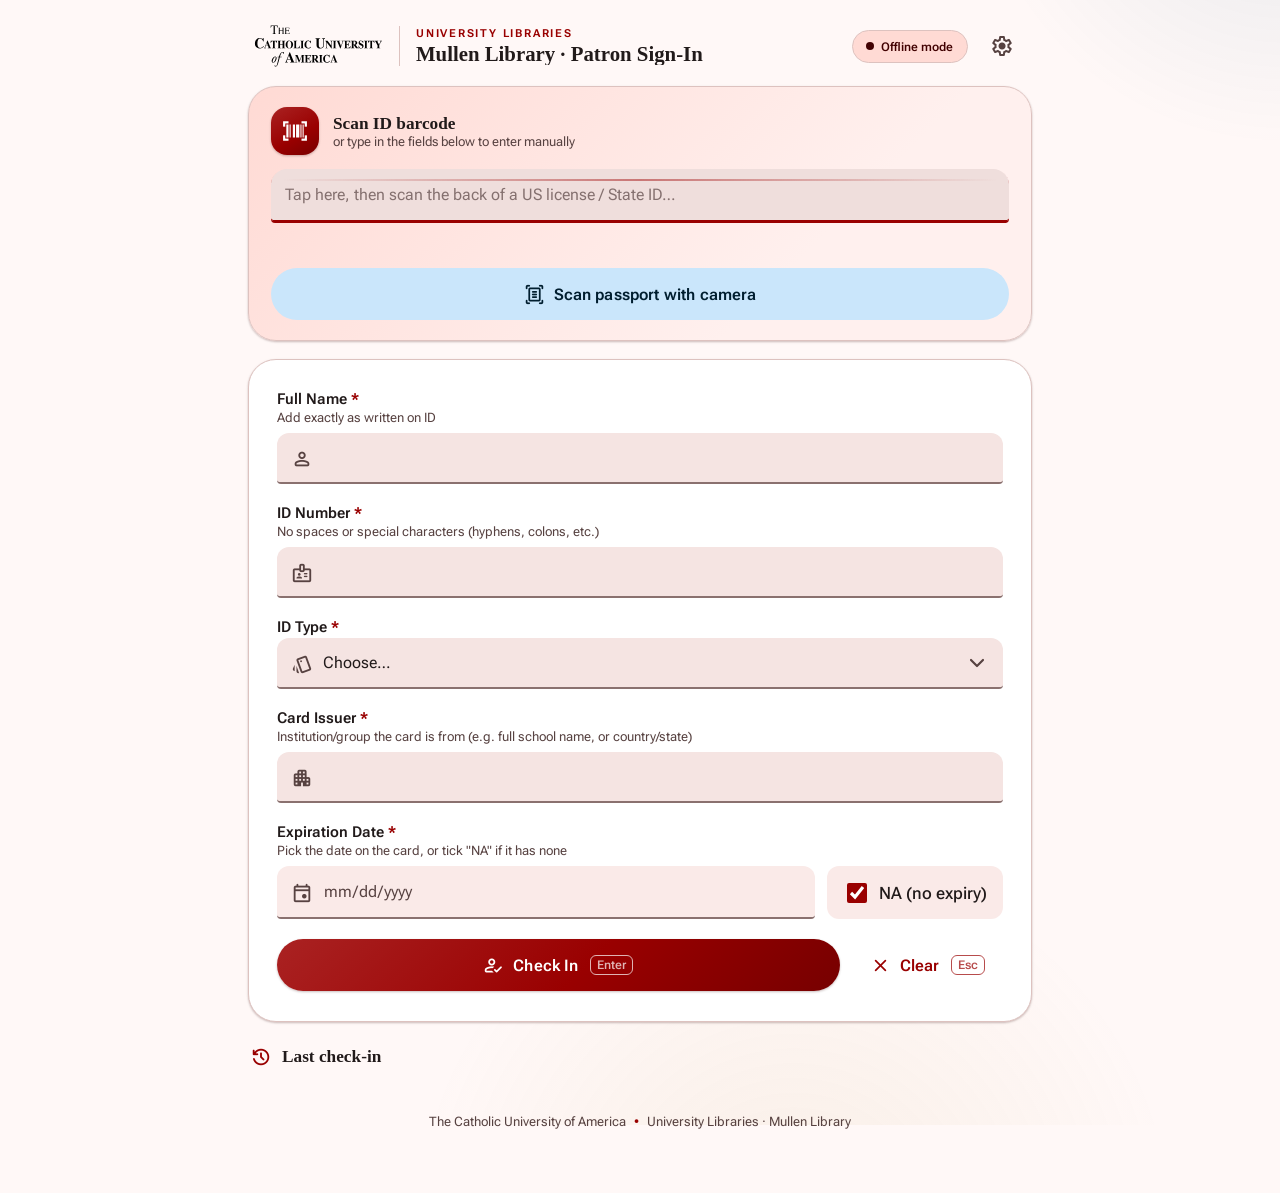
==== index.html @ ae75c0af "Initial commit: Mullen Library patron check-in app Material 3 (Material You) web app for the Catholi" ====
<!DOCTYPE html>
<html lang="en">
<head>
  <meta charset="UTF-8" />
  <meta name="viewport" content="width=device-width, initial-scale=1.0, viewport-fit=cover" />
  <meta name="theme-color" content="#990000" />
  <meta name="color-scheme" content="light" />
  <meta name="mobile-web-app-capable" content="yes" />
  <meta name="apple-mobile-web-app-capable" content="yes" />
  <meta name="apple-mobile-web-app-status-bar-style" content="default" />
  <meta name="apple-mobile-web-app-title" content="Patron Sign-In" />
  <title>Mullen Library · Patron Sign-In</title>

  <link rel="manifest" href="manifest.webmanifest" />
  <link rel="apple-touch-icon" href="assets/app-icon.svg" />
  <link rel="icon" type="image/svg+xml" href="assets/app-icon.svg" />

  <link rel="preconnect" href="https://fonts.googleapis.com" />
  <link rel="preconnect" href="https://fonts.gstatic.com" crossorigin />
  <link rel="stylesheet"
        href="https://fonts.googleapis.com/css2?family=Roboto:wght@400;500;700&family=Roboto+Flex:opsz,wght@8..144,400..800&family=Material+Symbols+Rounded:opsz,wght,FILL,GRAD@20..48,100..700,0..1,-50..200&display=swap" />
  <link rel="stylesheet" href="styles.css" />
</head>
<body>
  <div class="page">
    <header class="appbar">
      <div class="appbar__lead">
        <img class="appbar__logo" src="assets/cua-wordmark.svg"
             alt="The Catholic University of America" />
        <span class="appbar__rule" aria-hidden="true"></span>
        <div class="appbar__titles">
          <span class="appbar__eyebrow">University Libraries</span>
          <h1 class="appbar__title">Mullen Library · Patron Sign-In</h1>
        </div>
      </div>
      <div class="appbar__actions">
        <span id="modeBadge" class="badge badge--mock">Offline mode</span>
        <button id="settingsBtn" class="iconbtn m3-ripple" title="Settings" type="button">
          <span class="msym" aria-hidden="true">settings</span>
        </button>
      </div>
    </header>

    <main class="app">
      <section class="scanbox reveal" style="--d:0">
        <div class="scanbox__head">
          <span class="scanbox__icon msym" aria-hidden="true">barcode_scanner</span>
          <div class="scanbox__copy">
            <label for="scanInput" class="scanbox__title">Scan ID barcode</label>
            <span class="scanbox__sub">or type in the fields below to enter manually</span>
          </div>
        </div>
        <div class="scanbox__field">
          <textarea id="scanInput" rows="1" autofocus
            placeholder="Tap here, then scan the back of a US license / State ID…"></textarea>
          <span class="scanbox__line" aria-hidden="true"></span>
        </div>
        <p id="scanMsg" class="scanmsg" role="status" aria-live="polite"></p>
        <button type="button" id="scanPassportBtn" class="btn btn--tonal m3-ripple camera-launch">
          <span class="msym" aria-hidden="true">document_scanner</span>
          Scan passport with camera
        </button>
      </section>

      <form id="checkinForm" class="card reveal" style="--d:1" autocomplete="off">
        <div class="field">
          <label for="fullName">Full Name <span class="req">*</span></label>
          <div class="hint">Add exactly as written on ID</div>
          <div class="control">
            <span class="control__icon msym" aria-hidden="true">person</span>
            <input id="fullName" name="fullName" type="text" required autofocus />
          </div>
          <ul id="suggestions" class="suggestions" hidden></ul>
        </div>

        <div class="field">
          <label for="idNumber">ID Number <span class="req">*</span></label>
          <div class="hint">No spaces or special characters (hyphens, colons, etc.)</div>
          <div class="control">
            <span class="control__icon msym" aria-hidden="true">badge</span>
            <input id="idNumber" name="idNumber" type="text" required
                   inputmode="text" autocapitalize="characters" />
          </div>
        </div>

        <div class="field">
          <label for="idType">ID Type <span class="req">*</span></label>
          <div class="control control--select">
            <span class="control__icon msym" aria-hidden="true">style</span>
            <select id="idType" name="idType" required></select>
          </div>
        </div>

        <div class="field" id="subField" hidden>
          <label for="subSelect"><span id="subLabel">Details</span></label>
          <div class="hint">Picking this fills Card Issuer below</div>
          <div class="control control--select">
            <span class="control__icon msym" aria-hidden="true">account_balance</span>
            <select id="subSelect" name="subSelect" disabled></select>
          </div>
        </div>

        <div class="field">
          <label for="cardIssuer">Card Issuer <span class="req">*</span></label>
          <div class="hint">Institution/group the card is from (e.g. full school name, or country/state)</div>
          <div class="control">
            <span class="control__icon msym" aria-hidden="true">apartment</span>
            <input id="cardIssuer" name="cardIssuer" type="text" required />
          </div>
        </div>

        <div class="field">
          <label for="expDate">Expiration Date <span class="req">*</span></label>
          <div class="hint">Pick the date on the card, or tick "NA" if it has none</div>
          <div class="expiry">
            <div class="control control--date">
              <span class="control__icon msym" aria-hidden="true">event</span>
              <input id="expDate" type="date" />
            </div>
            <label class="expiry__na m3-ripple">
              <input id="expNA" type="checkbox" /> NA (no expiry)
            </label>
          </div>
          <input id="expiration" name="expiration" type="hidden" />
        </div>

        <div class="actions">
          <button type="submit" class="btn btn--filled m3-ripple" id="submitBtn">
            <span class="msym" aria-hidden="true">how_to_reg</span>
            Check In <span class="kbd">Enter</span>
          </button>
          <button type="button" class="btn btn--text m3-ripple" id="resetBtn">
            <span class="msym" aria-hidden="true">close</span>
            Clear <span class="kbd">Esc</span>
          </button>
        </div>
      </form>

      <section class="recent reveal" style="--d:2">
        <div class="recent__head">
          <span class="recent__icon msym" aria-hidden="true">history</span>
          <h2>Last check-in <span id="recentCount" class="muted"></span></h2>
        </div>
        <ul id="recentList" class="recentlist"></ul>
      </section>
    </main>

    <footer class="pagefoot">
      <span>The Catholic University of America</span>
      <span class="dot">•</span>
      <span>University Libraries · Mullen Library</span>
    </footer>
  </div>

  <dialog id="settingsDialog" class="dialog">
    <form method="dialog" class="dialog__form">
      <div class="dialog__head">
        <span class="dialog__icon msym" aria-hidden="true">tune</span>
        <h2>Settings</h2>
      </div>
      <label for="endpointUrl">Google Apps Script Web App URL</label>
      <div class="control">
        <span class="control__icon msym" aria-hidden="true">link</span>
        <input id="endpointUrl" type="url" placeholder="https://script.google.com/macros/s/.../exec" />
      </div>
      <p class="muted small">Leave blank to stay in offline mode (rows are kept in this browser only).</p>
      <div class="dialog__actions">
        <button value="cancel" class="btn btn--text m3-ripple">Cancel</button>
        <button value="save" class="btn btn--filled m3-ripple" id="saveSettings">
          <span class="msym" aria-hidden="true">save</span> Save
        </button>
      </div>
    </form>
  </dialog>

  <dialog id="cameraDialog" class="dialog camera">
    <div class="camera__head">
      <div class="dialog__head">
        <span class="dialog__icon msym" aria-hidden="true">photo_camera</span>
        <h2>Scan passport</h2>
      </div>
      <button id="camClose" class="iconbtn m3-ripple" title="Close" type="button">
        <span class="msym" aria-hidden="true">close</span>
      </button>
    </div>
    <div class="camera__wrap">
      <video id="camVideo" playsinline muted></video>
      <div class="camera__guide"><span>Line up the two rows of code inside this box</span></div>
    </div>
    <p id="camStatus" class="camera__status" role="status" aria-live="polite">Starting camera…</p>
    <div class="camera__actions">
      <button id="camCapture" class="btn btn--filled m3-ripple" type="button">
        <span class="msym" aria-hidden="true">center_focus_strong</span> Capture now
      </button>
    </div>
    <canvas id="camCanvas" hidden></canvas>
  </dialog>

  <div id="toastHost" class="toast-host" role="status" aria-live="polite" aria-atomic="false"></div>

  <script src="config.js"></script>
  <script src="passport.js"></script>
  <script src="aamva.js"></script>
  <script src="app.js"></script>
</body>
</html>
---- styles.css ----
/* ============================================================
   Mullen Library · Patron Sign-In
   Material 3 (Material You) UI, seeded with the official
   Catholic University of America palette.
   Cardinal Red #990000 = primary · Blue #005e8c · Gold #c4a35a
   ============================================================ */
:root {
  /* ---- CUA brand anchors ---- */
  --cardinal: #990000;
  --cardinal-dark: #770000;
  --cardinal-light: #aa2222;
  --blue: #005e8c;
  --blue-light: #00b6f1;
  --gold: #c4a35a;

  /* ---- Material 3 color roles (light) seeded from cardinal ---- */
  --primary: #990000;
  --on-primary: #ffffff;
  --primary-container: #ffdad4;
  --on-primary-container: #410001;
  --secondary: #005e8c;
  --on-secondary: #ffffff;
  --secondary-container: #cae6fb;
  --on-secondary-container: #001e2f;
  --tertiary: #6e5a2a;
  --on-tertiary: #ffffff;
  --tertiary-container: #f6e3b6;
  --on-tertiary-container: #251a00;

  --surface: #fff8f7;
  --surface-container-lowest: #ffffff;
  --surface-container-low: #fff0ee;
  --surface-container: #faeae8;
  --surface-container-high: #f5e4e2;
  --surface-container-highest: #efdeDC;
  --surface-dim: #e7d6d4;

  --on-surface: #211a1a;
  --on-surface-variant: #574241;
  --outline: #8a716f;
  --outline-variant: #ddc2bf;

  --inverse-surface: #372f2e;
  --on-inverse-surface: #fdede9;
  --inverse-primary: #ffb3aa;

  --error: #ba1a1a;
  --on-error: #ffffff;
  --error-container: #ffdad6;
  --ok: #1a7f37;
  --ok-bright: #6fdb8d;
  --scrim: rgba(28, 12, 12, 0.45);

  /* ---- shape ---- */
  --r-xs: 8px;
  --r-sm: 12px;
  --r-md: 16px;
  --r-lg: 20px;
  --r-xl: 28px;
  --r-full: 999px;

  /* ---- elevation (warm-tinted) ---- */
  --elev-1: 0 1px 2px rgba(60, 14, 14, 0.18), 0 1px 3px rgba(60, 14, 14, 0.10);
  --elev-2: 0 1px 2px rgba(60, 14, 14, 0.16), 0 3px 8px rgba(60, 14, 14, 0.12);
  --elev-3: 0 4px 8px rgba(60, 14, 14, 0.14), 0 12px 28px rgba(60, 14, 14, 0.16);

  /* ---- motion ---- */
  --ease-emphasized: cubic-bezier(0.2, 0, 0, 1);
  --ease-spring: cubic-bezier(0.2, 0.9, 0.3, 1.2);

  --sans: "Roboto Flex", "Roboto", "Segoe UI", system-ui, -apple-system, sans-serif;
  --serif: Georgia, "Times New Roman", serif;   /* CUA brand identity */
}

* { box-sizing: border-box; }

html { -webkit-text-size-adjust: 100%; }

body {
  margin: 0;
  font-family: var(--sans);
  font-size: 16px;
  color: var(--on-surface);
  background: var(--surface);
  -webkit-font-smoothing: antialiased;
  overflow-x: hidden;
}

/* Living "aurora" backdrop — soft cardinal + blue light, slowly drifting. */
body::before {
  content: "";
  position: fixed;
  inset: -25vh -10vw;
  z-index: -1;
  background:
    radial-gradient(42vw 42vw at 18% -8%, rgba(153, 0, 0, 0.14), transparent 60%),
    radial-gradient(40vw 40vw at 92% 4%, rgba(0, 94, 140, 0.10), transparent 62%),
    radial-gradient(50vw 50vw at 60% 108%, rgba(196, 163, 90, 0.10), transparent 60%);
  filter: saturate(1.05);
  animation: aurora 22s ease-in-out infinite alternate;
  pointer-events: none;
}

.page { max-width: 820px; margin: 0 auto; padding: 0 18px 64px; }

/* ---- Material Symbols (Android icon set) ---- */
.msym {
  font-family: "Material Symbols Rounded";
  font-weight: normal;
  font-style: normal;
  line-height: 1;
  letter-spacing: normal;
  text-transform: none;
  display: inline-block;
  white-space: nowrap;
  direction: ltr;
  font-feature-settings: "liga";
  -webkit-font-feature-settings: "liga";
  -webkit-font-smoothing: antialiased;
  font-variation-settings: "FILL" 0, "wght" 400, "GRAD" 0, "opsz" 24;
  user-select: none;
}
.msym--fill { font-variation-settings: "FILL" 1, "wght" 500, "GRAD" 0, "opsz" 24; }

/* ============================================================
   Top app bar
   ============================================================ */
.appbar {
  display: flex;
  align-items: center;
  justify-content: space-between;
  gap: 16px;
  padding: 22px 6px 16px;
  animation: drop-in 0.6s var(--ease-emphasized) both;
}
.appbar__lead { display: flex; align-items: center; gap: 16px; min-width: 0; }
.appbar__logo {
  height: 42px;
  width: auto;
  flex: none;
  transition: transform 0.4s var(--ease-emphasized);
}
.appbar__logo:active { transform: scale(0.96); }
.appbar__rule { width: 1px; height: 40px; background: var(--outline-variant); flex: none; }
.appbar__titles { display: flex; flex-direction: column; min-width: 0; }
.appbar__eyebrow {
  font-size: 0.7rem;
  letter-spacing: 0.16em;
  text-transform: uppercase;
  color: var(--primary);
  font-weight: 700;
}
.appbar__title {
  font-family: var(--serif);
  font-weight: 600;
  font-size: 1.24rem;
  margin: 2px 0 0;
  line-height: 1.15;
  color: var(--on-surface);
  white-space: nowrap;
  overflow: hidden;
  text-overflow: ellipsis;
}
.appbar__actions { display: flex; align-items: center; gap: 10px; flex: none; }

/* Status chip (assist-chip style) — JS sets text + .badge--mock/.badge--live */
.badge {
  position: relative;
  font-size: 0.78rem;
  padding: 8px 14px 8px 28px;
  border-radius: var(--r-full);
  font-weight: 600;
  white-space: nowrap;
  border: 1px solid transparent;
}
.badge::before {
  content: "";
  position: absolute;
  left: 13px; top: 50%;
  width: 8px; height: 8px;
  margin-top: -4px;
  border-radius: 50%;
  background: currentColor;
}
.badge--mock { background: var(--primary-container); color: var(--on-primary-container); border-color: var(--outline-variant); }
.badge--live { background: var(--secondary-container); color: var(--on-secondary-container); }
.badge--live::before { background: var(--ok); animation: pulse-dot 1.8s ease-in-out infinite; }

/* M3 standard icon button (48dp target, circular state layer) */
.iconbtn {
  position: relative;
  border: none;
  background: transparent;
  color: var(--on-surface-variant);
  border-radius: 50%;
  width: 48px; height: 48px;
  display: grid;
  place-items: center;
  cursor: pointer;
  overflow: hidden;
  transition: background 0.18s var(--ease-emphasized), color 0.18s;
}
.iconbtn .msym { font-size: 24px; }
.iconbtn::after {
  content: "";
  position: absolute; inset: 0;
  background: var(--on-surface);
  opacity: 0;
  transition: opacity 0.18s;
}
.iconbtn:hover::after { opacity: 0.08; }
.iconbtn:active { color: var(--primary); }

/* ---- Reveal-on-load ---- */
.reveal { animation: fade-up 0.6s var(--ease-emphasized) both; animation-delay: calc(var(--d, 0) * 90ms + 120ms); }

/* ============================================================
   Cards & sections
   ============================================================ */
.app { display: flex; flex-direction: column; gap: 18px; }

.card {
  background: var(--surface-container-lowest);
  border: 1px solid var(--outline-variant);
  border-radius: var(--r-xl);
  padding: 26px 24px;
  box-shadow: var(--elev-1);
}

/* ---- Scan box (tonal, futuristic) ---- */
.scanbox {
  position: relative;
  background:
    linear-gradient(135deg, var(--primary-container), var(--surface-container-low) 70%);
  border: 1px solid var(--outline-variant);
  border-radius: var(--r-xl);
  padding: 20px 22px;
  overflow: hidden;
  box-shadow: var(--elev-1);
}
.scanbox__head { display: flex; align-items: center; gap: 14px; margin-bottom: 14px; }
.scanbox__icon {
  flex: none;
  width: 48px; height: 48px;
  border-radius: var(--r-md);
  display: grid;
  place-items: center;
  font-size: 26px;
  color: var(--on-primary);
  background: linear-gradient(150deg, var(--cardinal-light), var(--cardinal) 60%, var(--cardinal-dark));
  box-shadow: var(--elev-1);
}
.scanbox__copy { display: flex; flex-direction: column; min-width: 0; }
.scanbox__title { font-family: var(--serif); font-weight: 700; font-size: 1.08rem; color: var(--on-surface); }
.scanbox__sub { font-size: 0.84rem; color: var(--on-surface-variant); }

.scanbox__field { position: relative; }
.scanbox textarea {
  width: 100%;
  resize: none;
  min-height: 52px;
}
/* sweeping scan line for liveliness */
.scanbox__line {
  position: absolute;
  left: 12px; right: 12px;
  top: 10px;
  height: 2px;
  border-radius: 2px;
  background: linear-gradient(90deg, transparent, var(--cardinal-light), transparent);
  opacity: 0.55;
  animation: scanline 3.2s ease-in-out infinite;
  pointer-events: none;
}
.scanmsg { margin: 10px 4px 0; min-height: 1.2em; font-size: 0.88rem; font-weight: 500; }
.scanmsg.ok { color: var(--ok); }
.scanmsg.err { color: var(--error); }
.scanmsg.info { color: var(--blue); }

/* ============================================================
   Form fields — M3 filled text fields with leading icons
   ============================================================ */
.field { position: relative; margin-bottom: 20px; }
.field > label { display: block; font-weight: 600; font-size: 0.95rem; margin-bottom: 2px; color: var(--on-surface); }
.req { color: var(--primary); }
.hint { font-size: 0.8rem; color: var(--on-surface-variant); margin-bottom: 8px; }

.control { position: relative; display: flex; align-items: center; }
.control__icon {
  position: absolute;
  left: 14px;
  font-size: 22px;
  color: var(--on-surface-variant);
  pointer-events: none;
  transition: color 0.18s;
  z-index: 1;
}
.control:focus-within .control__icon { color: var(--primary); }

input, select, textarea {
  width: 100%;
  font-family: inherit;
  font-size: 1rem;
  color: var(--on-surface);
  background-color: var(--surface-container-high);
  border: none;
  border-bottom: 2px solid var(--outline);
  border-radius: var(--r-sm) var(--r-sm) 4px 4px;
  padding: 15px 14px;
  transition: background-color 0.18s var(--ease-emphasized), border-color 0.18s, box-shadow 0.18s;
}
.control input, .control select { padding-left: 46px; }
input::placeholder, textarea::placeholder { color: var(--on-surface-variant); opacity: 0.7; }

input:hover, select:hover, textarea:hover { background-color: var(--surface-container-highest); }
input:focus, select:focus, textarea:focus {
  outline: none;
  background-color: var(--surface-container-highest);
  border-bottom-color: var(--primary);
  box-shadow: inset 0 -1px 0 0 var(--primary);
}

textarea {
  border-radius: var(--r-md) var(--r-md) 4px 4px;
  line-height: 1.4;
}

/* custom Material chevron for selects */
select {
  appearance: none;
  -webkit-appearance: none;
  cursor: pointer;
  background-image: url("data:image/svg+xml,%3Csvg xmlns='http://www.w3.org/2000/svg' width='24' height='24' viewBox='0 0 24 24' fill='none' stroke='%23574241' stroke-width='2.2' stroke-linecap='round' stroke-linejoin='round'%3E%3Cpath d='M6 9l6 6 6-6'/%3E%3C/svg%3E");
  background-repeat: no-repeat;
  background-position: right 14px center;
  padding-right: 44px;
}
select:disabled {
  color: var(--on-surface-variant);
  background-color: var(--surface-container);
  cursor: not-allowed;
  opacity: 0.7;
}

/* expiration row */
.expiry { display: flex; align-items: stretch; gap: 12px; }
.control--date { flex: 1 1 auto; }
.expiry__na {
  position: relative;
  display: inline-flex;
  align-items: center;
  gap: 9px;
  margin: 0;
  padding: 0 16px;
  font-weight: 500;
  white-space: nowrap;
  color: var(--on-surface);
  cursor: pointer;
  border-radius: var(--r-sm);
  background: var(--surface-container);
  overflow: hidden;
  transition: background 0.18s;
}
.expiry__na:hover { background: var(--surface-container-high); }
.expiry__na input[type="checkbox"] {
  width: 20px; height: 20px;
  flex: 0 0 auto;
  padding: 0;
  accent-color: var(--primary);
  cursor: pointer;
}
.control--date input:disabled,
.expiry input[type="date"]:disabled {
  background-color: var(--surface-container);
  color: var(--on-surface-variant);
  cursor: not-allowed;
}
input[type="date"] { color-scheme: light; }
input[type="date"]::-webkit-calendar-picker-indicator { cursor: pointer; opacity: 0.7; }

/* conditional sub-dropdown slides in */
#subField:not([hidden]) { animation: fade-up 0.34s var(--ease-emphasized) both; }

/* flash fields populated by a scan (tertiary/gold highlight) */
@keyframes flashfill {
  0% { background-color: var(--tertiary-container); box-shadow: inset 0 -2px 0 0 var(--tertiary); }
  100% { background-color: var(--surface-container-high); box-shadow: inset 0 -1px 0 0 transparent; }
}
.filled { animation: flashfill 1.3s var(--ease-emphasized); }

/* ============================================================
   Autocomplete menu (M3 menu surface)
   ============================================================ */
.suggestions {
  position: absolute;
  z-index: 5;
  left: 0; right: 0;
  margin: 6px 0 0;
  padding: 8px;
  list-style: none;
  background: var(--surface-container-low);
  border: 1px solid var(--outline-variant);
  border-radius: var(--r-md);
  box-shadow: var(--elev-3);
  max-height: 280px;
  overflow: auto;
  animation: fade-up 0.18s var(--ease-emphasized) both;
}
.suggestions li {
  padding: 11px 13px;
  border-radius: var(--r-sm);
  cursor: pointer;
  font-size: 0.94rem;
  transition: background 0.12s;
}
.suggestions li.active, .suggestions li:hover { background: var(--primary-container); }
.suggestions .s-sub { color: var(--on-surface-variant); font-size: 0.8rem; }

/* ============================================================
   Buttons — M3 filled / tonal / text (pill shape, ripple)
   ============================================================ */
.actions { display: flex; gap: 12px; margin-top: 10px; flex-wrap: wrap; }
.btn {
  position: relative;
  display: inline-flex;
  align-items: center;
  justify-content: center;
  gap: 9px;
  min-height: 52px;
  padding: 0 26px;
  border: none;
  border-radius: var(--r-full);
  font-family: inherit;
  font-size: 1rem;
  font-weight: 600;
  letter-spacing: 0.01em;
  cursor: pointer;
  overflow: hidden;
  background: var(--surface-container-high);
  color: var(--on-surface);
  transition: box-shadow 0.2s var(--ease-emphasized), background 0.2s, transform 0.12s;
}
.btn .msym { font-size: 21px; }
.btn::after {
  content: "";
  position: absolute; inset: 0;
  background: currentColor;
  opacity: 0;
  transition: opacity 0.18s;
}
.btn:hover::after { opacity: 0.07; }
.btn:active { transform: scale(0.975); }

.btn--filled {
  background: linear-gradient(135deg, var(--cardinal-light), var(--cardinal) 55%, var(--cardinal-dark));
  color: var(--on-primary);
  box-shadow: var(--elev-1);
  flex: 1 1 auto;
}
.btn--filled:hover { box-shadow: var(--elev-2); }

.btn--tonal { background: var(--secondary-container); color: var(--on-secondary-container); }
.btn--tonal:hover { box-shadow: var(--elev-1); }

.btn--text { background: transparent; color: var(--primary); padding: 0 18px; }

.btn:disabled { opacity: 0.55; cursor: default; transform: none; box-shadow: none; }

.camera-launch { width: 100%; margin-top: 14px; }

.kbd {
  font-size: 0.72rem;
  font-weight: 600;
  border: 1px solid currentColor;
  border-radius: 6px;
  padding: 2px 6px;
  margin-left: 2px;
  opacity: 0.7;
}

/* Material ripple (added by app.js on .m3-ripple) */
.m3-ripple { position: relative; overflow: hidden; }
.ripple {
  position: absolute;
  border-radius: 50%;
  background: currentColor;
  opacity: 0.22;
  transform: scale(0);
  animation: ripple-go 0.55s var(--ease-emphasized) forwards;
  pointer-events: none;
}

/* ============================================================
   Recent list
   ============================================================ */
.recent__head { display: flex; align-items: center; gap: 10px; margin: 6px 2px 12px; }
.recent__icon { font-size: 22px; color: var(--primary); }
.recent h2 { font-family: var(--serif); font-size: 1.08rem; margin: 0; font-weight: 600; }
.muted { color: var(--on-surface-variant); font-weight: 400; }
.small { font-size: 0.8rem; }
.recentlist { list-style: none; padding: 0; margin: 0; }
.recentlist li {
  display: flex;
  justify-content: space-between;
  gap: 12px;
  padding: 15px 18px;
  background: var(--surface-container-low);
  border: 1px solid var(--outline-variant);
  border-radius: var(--r-md);
  margin-bottom: 10px;
  font-size: 0.94rem;
  border-left: 4px solid var(--primary);
  animation: slide-in 0.34s var(--ease-emphasized) both;
}
.recentlist .r-meta { color: var(--on-surface-variant); font-size: 0.82rem; }
.recentlist .recent-empty {
  border-left-color: transparent;
  border-style: dashed;
  background: transparent;
  color: var(--on-surface-variant);
  font-size: 0.86rem;
  font-style: italic;
  justify-content: flex-start;
  animation: none;
}

/* ============================================================
   Footer
   ============================================================ */
.pagefoot {
  display: flex;
  align-items: center;
  justify-content: center;
  gap: 8px;
  margin-top: 34px;
  font-size: 0.8rem;
  color: var(--on-surface-variant);
}
.pagefoot .dot { color: var(--primary); }

/* ============================================================
   Dialogs (M3 — 28px corners, tonal surface)
   ============================================================ */
.dialog {
  border: none;
  border-radius: var(--r-xl);
  padding: 0;
  max-width: 460px;
  width: 92%;
  background: var(--surface-container-high);
  color: var(--on-surface);
  box-shadow: var(--elev-3);
}
.dialog[open] { animation: dialog-in 0.3s var(--ease-emphasized); }
.dialog::backdrop { background: var(--scrim); backdrop-filter: blur(3px); }
.dialog__form { padding: 26px; }
.dialog__head { display: flex; align-items: center; gap: 12px; margin-bottom: 18px; }
.dialog__icon {
  font-size: 26px;
  color: var(--primary);
  width: 44px; height: 44px;
  display: grid; place-items: center;
  border-radius: 50%;
  background: var(--primary-container);
}
.dialog__form h2, .camera__head h2 { margin: 0; font-family: var(--serif); font-size: 1.22rem; font-weight: 600; }
.dialog__form label { display: block; font-weight: 600; margin-bottom: 8px; }
.dialog__actions { display: flex; justify-content: flex-end; gap: 8px; margin-top: 22px; }
.dialog__actions .btn--filled { flex: 0 0 auto; }

/* ============================================================
   Camera
   ============================================================ */
.camera { max-width: 580px; }
.camera__head { display: flex; align-items: center; justify-content: space-between; padding: 20px 22px 10px; }
.camera__wrap {
  position: relative;
  background: #000;
  margin: 0 22px;
  border-radius: var(--r-md);
  overflow: hidden;
  aspect-ratio: 4 / 3;
}
.camera__wrap video { width: 100%; height: 100%; object-fit: cover; display: block; }
.camera__guide {
  position: absolute;
  left: 4%; right: 4%;
  bottom: 6%;
  height: 42%;
  border: 3px solid var(--gold);
  border-radius: var(--r-xs);
  box-shadow: 0 0 0 2000px rgba(0, 0, 0, 0.32);
  display: flex;
  align-items: center;
  justify-content: center;
  animation: guide-glow 2s ease-in-out infinite;
}
.camera__guide span {
  color: #fff;
  font-size: 0.8rem;
  background: rgba(0, 0, 0, 0.55);
  padding: 4px 10px;
  border-radius: 6px;
}
.camera__status { padding: 0 22px; margin: 16px 0 0; min-height: 1.2em; font-size: 0.9rem; color: var(--on-surface-variant); }
.camera__actions { display: flex; justify-content: flex-end; gap: 8px; padding: 16px 22px 22px; }

/* ============================================================
   Toasts — M3 snackbar style (dark inverse surface)
   ============================================================ */
.toast-host {
  position: fixed;
  z-index: 60;
  left: 50%;
  bottom: max(24px, env(safe-area-inset-bottom, 0px));
  transform: translateX(-50%);
  display: flex;
  flex-direction: column;
  align-items: stretch;
  gap: 12px;
  width: min(94vw, 460px);
  pointer-events: none;
}
.toast {
  pointer-events: auto;
  position: relative;
  display: flex;
  align-items: center;
  gap: 14px;
  padding: 15px 14px 15px 18px;
  border-radius: var(--r-md);
  background: var(--inverse-surface);
  color: var(--on-inverse-surface);
  box-shadow: var(--elev-3);
  overflow: hidden;
  transform-origin: bottom center;
  animation: toast-in 0.46s var(--ease-spring) both;
}
.toast--out { animation: toast-out 0.3s var(--ease-emphasized) forwards; }

.toast__icon { flex: none; font-size: 26px; }
.toast--ok .toast__icon,
.toast--return .toast__icon { color: var(--ok-bright); }
.toast--err .toast__icon { color: var(--inverse-primary); }
.toast--info .toast__icon { color: #8fd0ff; }

.toast__body { min-width: 0; flex: 1 1 auto; }
.toast__title { font-weight: 700; font-size: 0.94rem; line-height: 1.2; color: #fff; }
.toast__text { font-size: 0.86rem; color: rgba(255, 255, 255, 0.78); line-height: 1.3; margin-top: 1px; word-break: break-word; }

.toast__close {
  flex: none;
  border: none;
  background: transparent;
  color: rgba(255, 255, 255, 0.7);
  cursor: pointer;
  width: 34px; height: 34px;
  display: grid; place-items: center;
  border-radius: 50%;
  transition: background 0.15s, color 0.15s;
}
.toast__close .msym { font-size: 20px; }
.toast__close:hover { background: rgba(255, 255, 255, 0.12); color: #fff; }

.toast__bar {
  position: absolute;
  left: 0; bottom: 0;
  height: 3px;
  width: 100%;
  transform-origin: left center;
  animation: toast-bar var(--dur, 4200ms) linear forwards;
}
.toast--ok .toast__bar, .toast--return .toast__bar { background: var(--ok-bright); }
.toast--err .toast__bar { background: var(--inverse-primary); }
.toast--info .toast__bar { background: #8fd0ff; }

/* ============================================================
   Keyframes
   ============================================================ */
@keyframes aurora {
  0% { transform: translate3d(0, 0, 0) scale(1); }
  100% { transform: translate3d(-2%, 2%, 0) scale(1.08); }
}
@keyframes fade-up { from { opacity: 0; transform: translateY(16px); } to { opacity: 1; transform: translateY(0); } }
@keyframes drop-in { from { opacity: 0; transform: translateY(-12px); } to { opacity: 1; transform: translateY(0); } }
@keyframes slide-in { from { opacity: 0; transform: translateX(-10px); } to { opacity: 1; transform: translateX(0); } }
@keyframes dialog-in { from { opacity: 0; transform: translateY(16px) scale(0.96); } to { opacity: 1; transform: translateY(0) scale(1); } }
@keyframes pulse-dot { 0%, 100% { box-shadow: 0 0 0 0 rgba(26, 127, 55, 0.5); } 50% { box-shadow: 0 0 0 6px rgba(26, 127, 55, 0); } }
@keyframes scanline { 0% { top: 8px; opacity: 0; } 20% { opacity: 0.6; } 80% { opacity: 0.6; } 100% { top: calc(100% - 12px); opacity: 0; } }
@keyframes ripple-go { to { transform: scale(2.4); opacity: 0; } }
@keyframes toast-in { from { opacity: 0; transform: translateY(20px) scale(0.95); } to { opacity: 1; transform: translateY(0) scale(1); } }
@keyframes toast-out { to { opacity: 0; transform: translateY(8px) scale(0.97); } }
@keyframes toast-bar { from { transform: scaleX(1); } to { transform: scaleX(0); } }
@keyframes guide-glow {
  0%, 100% { border-color: var(--gold); box-shadow: 0 0 0 2000px rgba(0, 0, 0, 0.32), 0 0 0 rgba(196, 163, 90, 0); }
  50% { border-color: #e7c887; box-shadow: 0 0 0 2000px rgba(0, 0, 0, 0.32), 0 0 16px rgba(196, 163, 90, 0.6); }
}

/* Respect reduced-motion */
@media (prefers-reduced-motion: reduce) {
  *, *::before, *::after { animation: none !important; transition: none !important; }
}

/* ============================================================
   Tablet & responsive
   ============================================================ */
@media (min-width: 700px) {
  body { font-size: 17px; }
  .card { padding: 30px 28px; }
  .appbar__title { font-size: 1.3rem; }
}

@media (max-width: 560px) {
  .appbar { flex-wrap: wrap; }
  .appbar__title { white-space: normal; font-size: 1.08rem; }
  .appbar__logo { height: 36px; }
  .actions { flex-direction: column; }
  .btn { width: 100%; }
  .expiry { flex-direction: column; }
  .expiry__na { padding: 14px 16px; justify-content: center; }
}
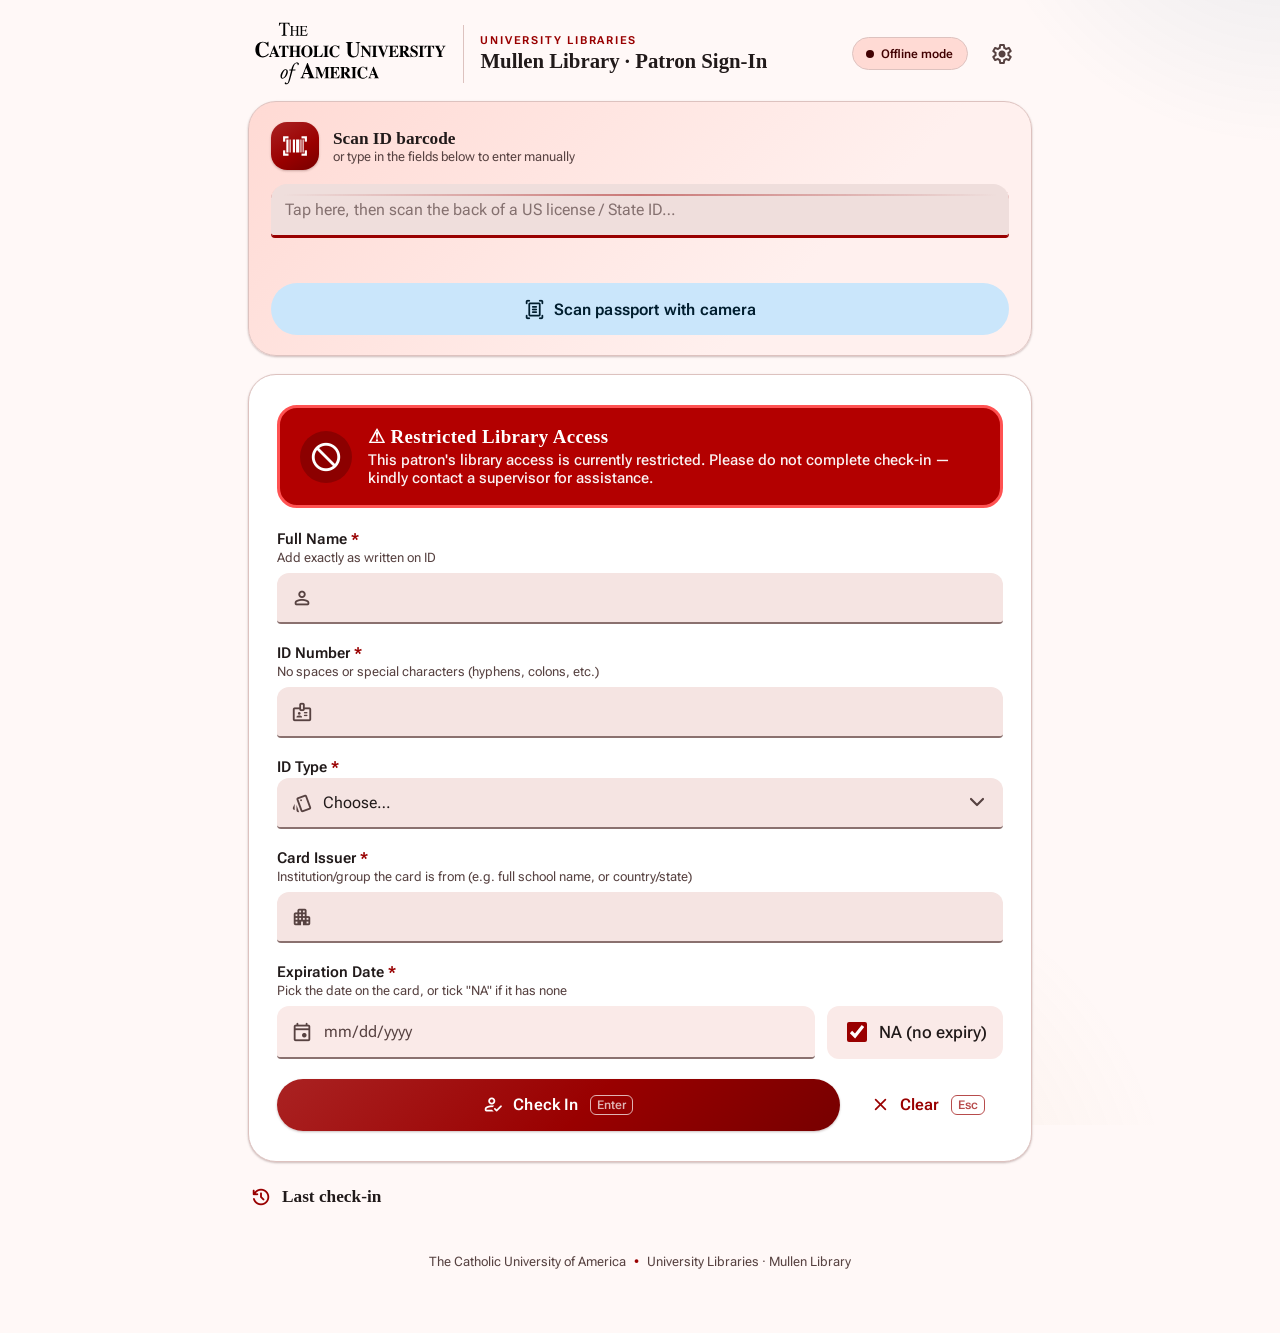
==== commit 9742ca4f: "Add restricted-access (banned patron) alert Flag a patron in a new staff-only "Banned Patriot" colum" ====
--- a/index.html
+++ b/index.html
@@ -63,6 +63,15 @@
       </section>
 
       <form id="checkinForm" class="card reveal" style="--d:1" autocomplete="off">
+        <div id="banWarning" class="ban-warning" role="alert" aria-live="assertive" hidden>
+          <span class="ban-warning__icon msym" aria-hidden="true">block</span>
+          <div class="ban-warning__body">
+            <strong class="ban-warning__title">⚠ Restricted Library Access</strong>
+            <span class="ban-warning__text">This patron's library access is currently restricted. Please do not complete check-in — kindly contact a supervisor for assistance.</span>
+            <span id="banWarningName" class="ban-warning__name"></span>
+          </div>
+        </div>
+
         <div class="field">
           <label for="fullName">Full Name <span class="req">*</span></label>
           <div class="hint">Add exactly as written on ID</div>
--- a/styles.css
+++ b/styles.css
@@ -135,13 +135,13 @@
 }
 .appbar__lead { display: flex; align-items: center; gap: 16px; min-width: 0; }
 .appbar__logo {
-  height: 42px;
+  height: 63px;
   width: auto;
   flex: none;
   transition: transform 0.4s var(--ease-emphasized);
 }
 .appbar__logo:active { transform: scale(0.96); }
-.appbar__rule { width: 1px; height: 40px; background: var(--outline-variant); flex: none; }
+.appbar__rule { width: 1px; height: 58px; background: var(--outline-variant); flex: none; }
 .appbar__titles { display: flex; flex-direction: column; min-width: 0; }
 .appbar__eyebrow {
   font-size: 0.7rem;
@@ -225,6 +225,80 @@
   border-radius: var(--r-xl);
   padding: 26px 24px;
   box-shadow: var(--elev-1);
+}
+
+/* ============================================================
+   Banned-patron warning — a loud, animated red alert that fires
+   when a patron flagged "Banned" in the sheet is matched at the desk.
+   ============================================================ */
+.ban-warning {
+  display: flex;
+  align-items: center;
+  gap: 16px;
+  margin: 0 0 22px;
+  padding: 18px 20px;
+  border-radius: var(--r-lg);
+  color: #fff;
+  background: #b30000;
+  border: 3px solid #ff5252;
+  box-shadow: 0 0 0 0 rgba(179, 0, 0, 0.55);
+}
+.ban-warning--show {
+  animation:
+    banFlash 0.9s steps(1, end) infinite,
+    banPulse 1.4s ease-out infinite,
+    banShake 0.5s var(--ease-emphasized) 1;
+}
+.ban-warning__icon {
+  flex: none;
+  width: 52px; height: 52px;
+  border-radius: var(--r-full);
+  display: grid;
+  place-items: center;
+  font-size: 34px;
+  background: rgba(0, 0, 0, 0.22);
+  animation: banSpinPulse 1s ease-in-out infinite;
+}
+.ban-warning__body { display: flex; flex-direction: column; gap: 3px; min-width: 0; }
+.ban-warning__title {
+  font-family: var(--serif);
+  font-weight: 700;
+  font-size: 1.18rem;
+  letter-spacing: 0.02em;
+  line-height: 1.15;
+}
+.ban-warning__text { font-size: 0.92rem; font-weight: 500; opacity: 0.95; }
+.ban-warning__name { font-size: 0.92rem; font-weight: 700; }
+.ban-warning__name:empty { display: none; }
+
+/* alternate the fill so it visibly throbs between two reds */
+@keyframes banFlash {
+  0%, 100% { background: #b30000; border-color: #ff5252; }
+  50%      { background: #8a0000; border-color: #ffd1d1; }
+}
+/* expanding halo so it grabs attention even out of the corner of the eye */
+@keyframes banPulse {
+  0%   { box-shadow: 0 0 0 0 rgba(255, 0, 0, 0.55); }
+  70%  { box-shadow: 0 0 0 18px rgba(255, 0, 0, 0); }
+  100% { box-shadow: 0 0 0 0 rgba(255, 0, 0, 0); }
+}
+/* a quick shake on entrance */
+@keyframes banShake {
+  0%, 100% { transform: translateX(0); }
+  20% { transform: translateX(-7px); }
+  40% { transform: translateX(7px); }
+  60% { transform: translateX(-5px); }
+  80% { transform: translateX(5px); }
+}
+@keyframes banSpinPulse {
+  0%, 100% { transform: scale(1); }
+  50%      { transform: scale(1.14); }
+}
+@media (prefers-reduced-motion: reduce) {
+  .ban-warning--show {
+    animation: banFlash 1.2s steps(1, end) infinite;
+  }
+  .ban-warning__icon { animation: none; }
 }
 
 /* ---- Scan box (tonal, futuristic) ---- */
@@ -713,7 +787,7 @@
 @media (max-width: 560px) {
   .appbar { flex-wrap: wrap; }
   .appbar__title { white-space: normal; font-size: 1.08rem; }
-  .appbar__logo { height: 36px; }
+  .appbar__logo { height: 54px; }
   .actions { flex-direction: column; }
   .btn { width: 100%; }
   .expiry { flex-direction: column; }
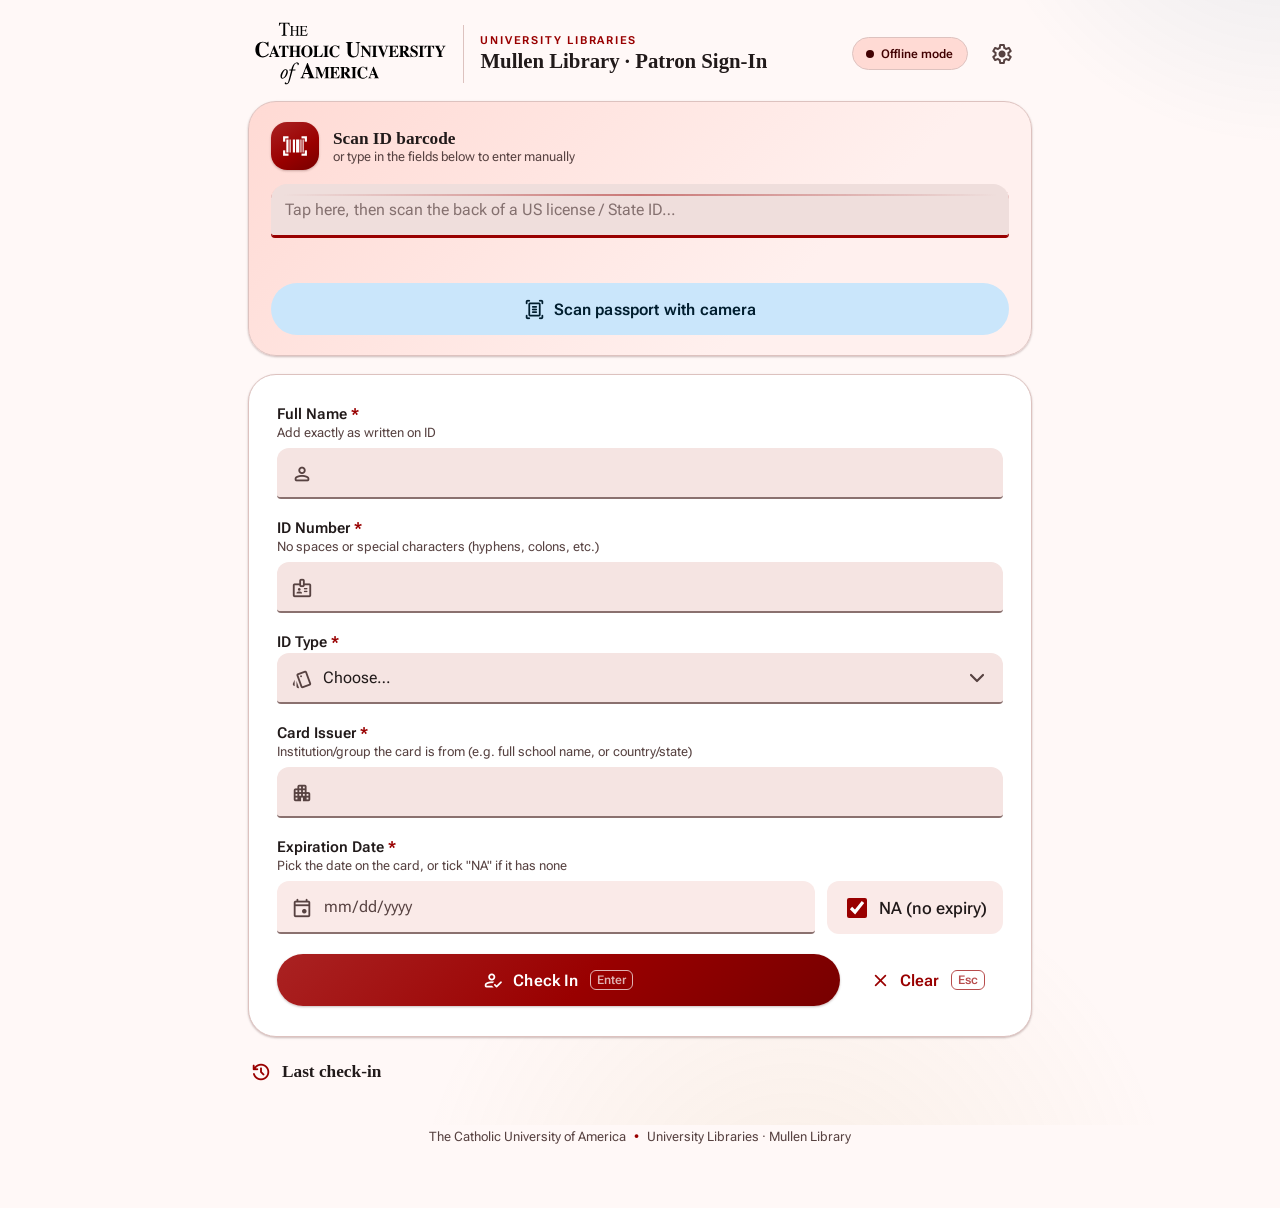
==== commit f9ac8b77: "Show restricted-access alert as a modal popup instead of a banner Replace the inline banner with a c" ====
--- a/index.html
+++ b/index.html
@@ -63,15 +63,6 @@
       </section>
 
       <form id="checkinForm" class="card reveal" style="--d:1" autocomplete="off">
-        <div id="banWarning" class="ban-warning" role="alert" aria-live="assertive" hidden>
-          <span class="ban-warning__icon msym" aria-hidden="true">block</span>
-          <div class="ban-warning__body">
-            <strong class="ban-warning__title">⚠ Restricted Library Access</strong>
-            <span class="ban-warning__text">This patron's library access is currently restricted. Please do not complete check-in — kindly contact a supervisor for assistance.</span>
-            <span id="banWarningName" class="ban-warning__name"></span>
-          </div>
-        </div>
-
         <div class="field">
           <label for="fullName">Full Name <span class="req">*</span></label>
           <div class="hint">Add exactly as written on ID</div>
@@ -161,6 +152,22 @@
     </footer>
   </div>
 
+  <dialog id="banDialog" class="dialog ban-dialog" role="alertdialog"
+          aria-labelledby="banDialogTitle" aria-describedby="banDialogText">
+    <div class="ban-dialog__inner">
+      <span class="ban-dialog__icon msym" aria-hidden="true">block</span>
+      <h2 id="banDialogTitle" class="ban-dialog__title">⚠ Restricted Library Access</h2>
+      <p id="banDialogText" class="ban-dialog__text">
+        This patron's library access is currently restricted. Please do not complete
+        check-in — kindly contact a supervisor for assistance.
+      </p>
+      <p id="banDialogName" class="ban-dialog__name"></p>
+      <button type="button" id="banDialogClose" class="btn btn--filled m3-ripple">
+        <span class="msym" aria-hidden="true">check</span> Acknowledge
+      </button>
+    </div>
+  </dialog>
+
   <dialog id="settingsDialog" class="dialog">
     <form method="dialog" class="dialog__form">
       <div class="dialog__head">
--- a/styles.css
+++ b/styles.css
@@ -228,77 +228,75 @@
 }
 
 /* ============================================================
-   Banned-patron warning — a loud, animated red alert that fires
-   when a patron flagged "Banned" in the sheet is matched at the desk.
-   ============================================================ */
-.ban-warning {
-  display: flex;
-  align-items: center;
-  gap: 16px;
-  margin: 0 0 22px;
-  padding: 18px 20px;
-  border-radius: var(--r-lg);
+   Restricted-access alert — a loud, animated red MODAL popup that
+   fires when staff try to check in a patron flagged "Banned" in the sheet.
+   ============================================================ */
+.ban-dialog {
+  max-width: 440px;
   color: #fff;
   background: #b30000;
   border: 3px solid #ff5252;
-  box-shadow: 0 0 0 0 rgba(179, 0, 0, 0.55);
-}
-.ban-warning--show {
+  text-align: center;
+  overflow: visible;
+}
+.ban-dialog[open] {
   animation:
+    dialog-in 0.3s var(--ease-emphasized),
     banFlash 0.9s steps(1, end) infinite,
-    banPulse 1.4s ease-out infinite,
-    banShake 0.5s var(--ease-emphasized) 1;
-}
-.ban-warning__icon {
-  flex: none;
-  width: 52px; height: 52px;
+    banPulse 1.6s ease-out infinite;
+}
+.ban-dialog::backdrop { background: rgba(60, 0, 0, 0.55); backdrop-filter: blur(3px); }
+.ban-dialog__inner {
+  padding: 30px 28px 28px;
+  display: flex;
+  flex-direction: column;
+  align-items: center;
+  gap: 12px;
+}
+.ban-dialog__icon {
+  width: 76px; height: 76px;
   border-radius: var(--r-full);
   display: grid;
   place-items: center;
-  font-size: 34px;
+  font-size: 46px;
   background: rgba(0, 0, 0, 0.22);
   animation: banSpinPulse 1s ease-in-out infinite;
 }
-.ban-warning__body { display: flex; flex-direction: column; gap: 3px; min-width: 0; }
-.ban-warning__title {
+.ban-dialog__title {
+  margin: 2px 0 0;
   font-family: var(--serif);
   font-weight: 700;
-  font-size: 1.18rem;
-  letter-spacing: 0.02em;
+  font-size: 1.42rem;
+  letter-spacing: 0.01em;
   line-height: 1.15;
 }
-.ban-warning__text { font-size: 0.92rem; font-weight: 500; opacity: 0.95; }
-.ban-warning__name { font-size: 0.92rem; font-weight: 700; }
-.ban-warning__name:empty { display: none; }
-
-/* alternate the fill so it visibly throbs between two reds */
+.ban-dialog__text { margin: 0; font-size: 0.98rem; font-weight: 500; opacity: 0.95; line-height: 1.45; }
+.ban-dialog__name { margin: 0; font-weight: 700; }
+.ban-dialog__name:empty { display: none; }
+.ban-dialog .btn--filled {
+  margin-top: 8px;
+  background: #fff;
+  color: #b30000;
+}
+
+/* alternate the border so it visibly throbs */
 @keyframes banFlash {
   0%, 100% { background: #b30000; border-color: #ff5252; }
   50%      { background: #8a0000; border-color: #ffd1d1; }
 }
-/* expanding halo so it grabs attention even out of the corner of the eye */
+/* expanding halo so it grabs attention */
 @keyframes banPulse {
-  0%   { box-shadow: 0 0 0 0 rgba(255, 0, 0, 0.55); }
-  70%  { box-shadow: 0 0 0 18px rgba(255, 0, 0, 0); }
+  0%   { box-shadow: 0 0 0 0 rgba(255, 0, 0, 0.6); }
+  70%  { box-shadow: 0 0 0 26px rgba(255, 0, 0, 0); }
   100% { box-shadow: 0 0 0 0 rgba(255, 0, 0, 0); }
-}
-/* a quick shake on entrance */
-@keyframes banShake {
-  0%, 100% { transform: translateX(0); }
-  20% { transform: translateX(-7px); }
-  40% { transform: translateX(7px); }
-  60% { transform: translateX(-5px); }
-  80% { transform: translateX(5px); }
 }
 @keyframes banSpinPulse {
   0%, 100% { transform: scale(1); }
   50%      { transform: scale(1.14); }
 }
 @media (prefers-reduced-motion: reduce) {
-  .ban-warning--show {
-    animation: banFlash 1.2s steps(1, end) infinite;
-  }
-  .ban-warning__icon { animation: none; }
+  .ban-dialog[open] { animation: dialog-in 0.3s var(--ease-emphasized), banFlash 1.2s steps(1, end) infinite; }
+  .ban-dialog__icon { animation: none; }
 }
 
 /* ---- Scan box (tonal, futuristic) ---- */
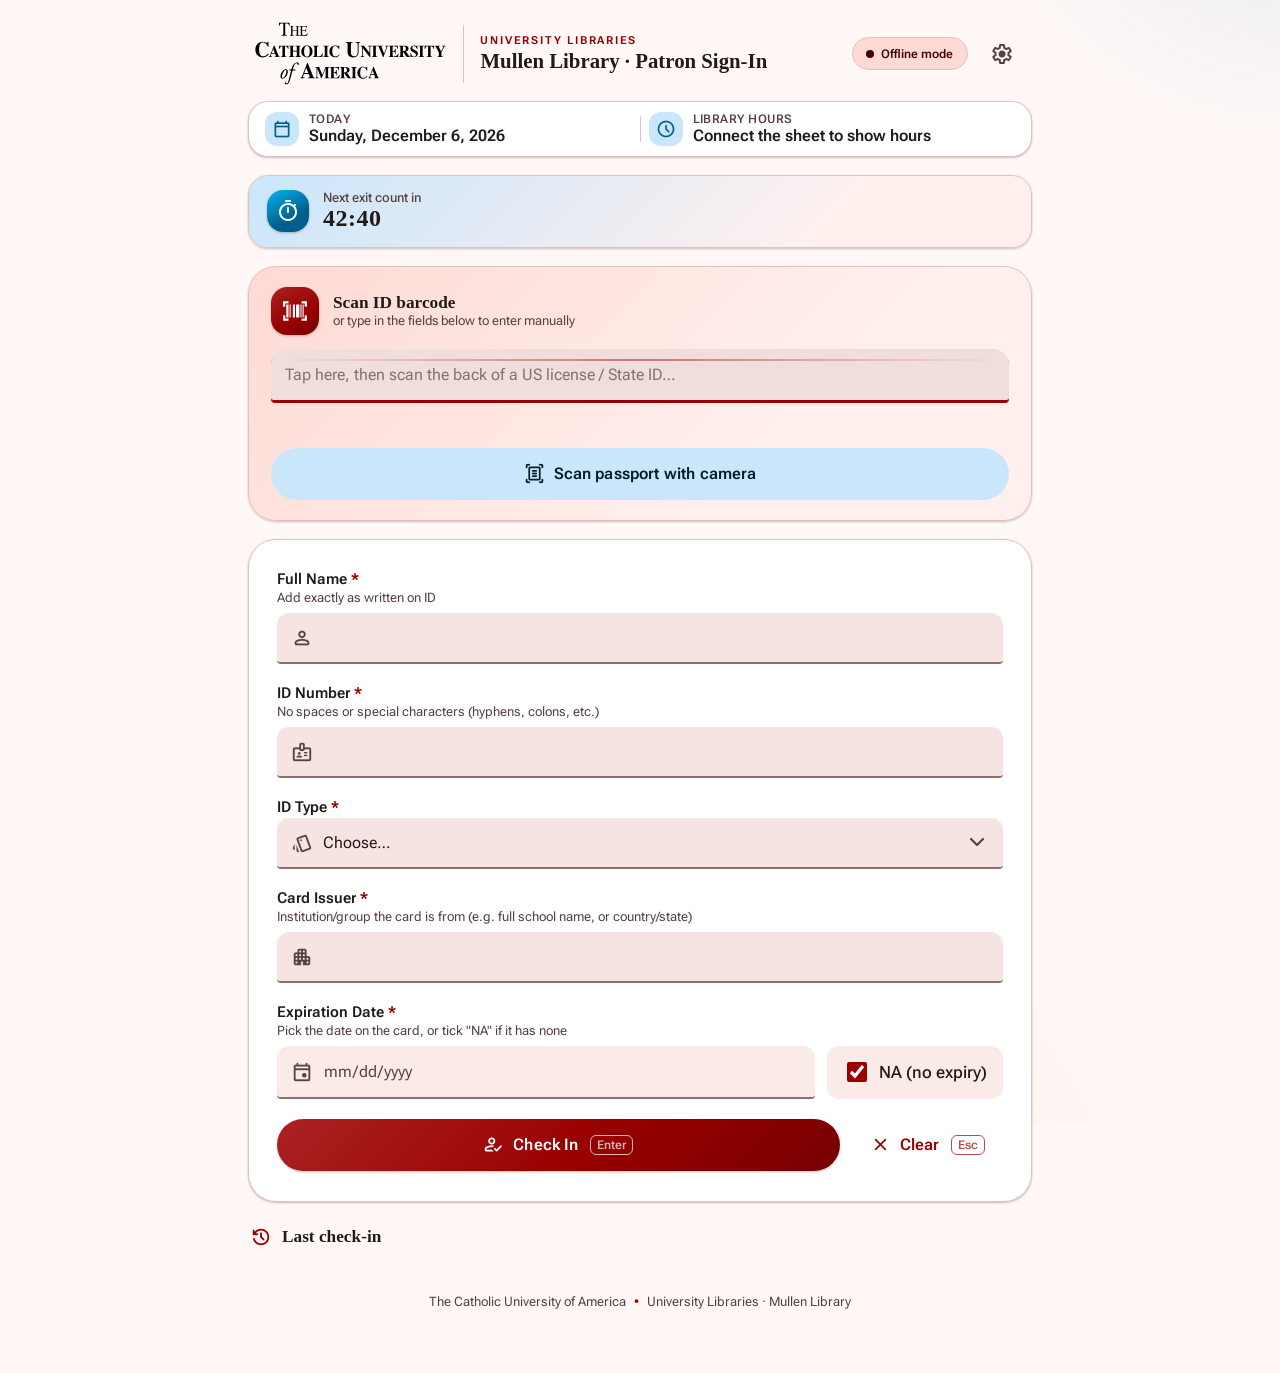
==== commit bbe4dbb6: "Add today's date + library hours strip and hourly exit-count taker - New top strip shows the current" ====
--- a/index.html
+++ b/index.html
@@ -42,7 +42,53 @@
     </header>
 
     <main class="app">
-      <section class="scanbox reveal" style="--d:0">
+      <section id="todayBar" class="today reveal" style="--d:0">
+        <div class="today__item">
+          <span class="today__icon msym" aria-hidden="true">calendar_today</span>
+          <div class="today__copy">
+            <span class="today__label">Today</span>
+            <span id="todayDate" class="today__value">—</span>
+          </div>
+        </div>
+        <span class="today__sep" aria-hidden="true"></span>
+        <div class="today__item">
+          <span class="today__icon msym" aria-hidden="true">schedule</span>
+          <div class="today__copy">
+            <span class="today__label">Library hours</span>
+            <span id="todayHours" class="today__value">Checking…</span>
+          </div>
+        </div>
+      </section>
+
+      <section id="exitPanel" class="exit reveal" style="--d:1" aria-live="polite">
+        <div class="exit__timer">
+          <span class="exit__icon msym" aria-hidden="true">timer</span>
+          <div class="exit__copy">
+            <span id="exitLabel" class="exit__label">Next exit count in</span>
+            <span id="exitCountdown" class="exit__clock">--:--</span>
+          </div>
+        </div>
+        <form id="exitForm" class="exit__form" hidden autocomplete="off">
+          <div class="exit__prompt">
+            <span class="msym" aria-hidden="true">directions_walk</span>
+            Take your exit count reading
+          </div>
+          <div class="exit__entry">
+            <div class="control">
+              <span class="control__icon msym" aria-hidden="true">tag</span>
+              <input id="exitCount" name="exitCount" type="text" inputmode="numeric"
+                     pattern="\d{6}" maxlength="6" required
+                     placeholder="6-digit door counter reading" />
+            </div>
+            <button type="submit" class="btn btn--filled m3-ripple" id="exitSubmit">
+              <span class="msym" aria-hidden="true">save</span> Log count
+            </button>
+          </div>
+          <p id="exitMsg" class="scanmsg" role="status" aria-live="polite"></p>
+        </form>
+      </section>
+
+      <section class="scanbox reveal" style="--d:2">
         <div class="scanbox__head">
           <span class="scanbox__icon msym" aria-hidden="true">barcode_scanner</span>
           <div class="scanbox__copy">
@@ -62,7 +108,7 @@
         </button>
       </section>
 
-      <form id="checkinForm" class="card reveal" style="--d:1" autocomplete="off">
+      <form id="checkinForm" class="card reveal" style="--d:3" autocomplete="off">
         <div class="field">
           <label for="fullName">Full Name <span class="req">*</span></label>
           <div class="hint">Add exactly as written on ID</div>
@@ -136,7 +182,7 @@
         </div>
       </form>
 
-      <section class="recent reveal" style="--d:2">
+      <section class="recent reveal" style="--d:4">
         <div class="recent__head">
           <span class="recent__icon msym" aria-hidden="true">history</span>
           <h2>Last check-in <span id="recentCount" class="muted"></span></h2>
--- a/styles.css
+++ b/styles.css
@@ -348,6 +348,107 @@
 .scanmsg.ok { color: var(--ok); }
 .scanmsg.err { color: var(--error); }
 .scanmsg.info { color: var(--blue); }
+
+/* ============================================================
+   Today's date + library hours strip
+   ============================================================ */
+.today {
+  display: flex;
+  align-items: center;
+  gap: 8px;
+  background: var(--surface-container-lowest);
+  border: 1px solid var(--outline-variant);
+  border-radius: var(--r-lg);
+  padding: 10px 16px;
+  box-shadow: var(--elev-1);
+}
+.today__item { display: flex; align-items: center; gap: 10px; min-width: 0; flex: 1 1 0; }
+.today__icon {
+  flex: none;
+  width: 34px; height: 34px;
+  border-radius: var(--r-sm);
+  display: grid; place-items: center;
+  font-size: 20px;
+  color: var(--secondary);
+  background: var(--secondary-container);
+}
+.today__copy { display: flex; flex-direction: column; line-height: 1.15; min-width: 0; }
+.today__label {
+  font-size: 0.72rem; font-weight: 600; letter-spacing: 0.04em;
+  text-transform: uppercase; color: var(--on-surface-variant);
+}
+.today__value {
+  font-weight: 600; font-size: 0.98rem; color: var(--on-surface);
+  white-space: nowrap; overflow: hidden; text-overflow: ellipsis;
+}
+.today__sep { flex: none; width: 1px; align-self: stretch; margin: 4px 0; background: var(--outline-variant); }
+.today__value.is-closed { color: var(--error); }
+.today__value.is-open { color: var(--ok); }
+@media (max-width: 520px) {
+  .today { flex-direction: column; align-items: stretch; gap: 10px; }
+  .today__sep { width: auto; height: 1px; margin: 0; }
+}
+
+/* ============================================================
+   Hourly exit-count timer + reading entry
+   ============================================================ */
+.exit {
+  background: linear-gradient(135deg, var(--secondary-container), var(--surface-container-low) 75%);
+  border: 1px solid var(--outline-variant);
+  border-radius: var(--r-lg);
+  padding: 14px 18px;
+  box-shadow: var(--elev-1);
+}
+.exit__timer { display: flex; align-items: center; gap: 14px; }
+.exit__icon {
+  flex: none;
+  width: 42px; height: 42px;
+  border-radius: var(--r-md);
+  display: grid; place-items: center;
+  font-size: 24px;
+  color: var(--on-secondary);
+  background: linear-gradient(150deg, var(--blue-light), var(--blue) 65%);
+  box-shadow: var(--elev-1);
+}
+.exit__copy { display: flex; flex-direction: column; line-height: 1.15; min-width: 0; }
+.exit__label { font-size: 0.82rem; color: var(--on-surface-variant); font-weight: 500; }
+.exit__clock {
+  font-family: var(--serif, Georgia, serif);
+  font-weight: 700; font-size: 1.5rem;
+  color: var(--on-surface);
+  font-variant-numeric: tabular-nums;
+  letter-spacing: 0.02em;
+}
+
+/* When a reading is due, the whole panel goes cardinal and pulses for attention. */
+.exit.is-due {
+  background: linear-gradient(135deg, var(--primary-container), #ffe6e1 80%);
+  border-color: var(--cardinal-light);
+  animation: exit-pulse 1.6s ease-in-out infinite;
+}
+.exit.is-due .exit__icon {
+  background: linear-gradient(150deg, var(--cardinal-light), var(--cardinal) 60%, var(--cardinal-dark));
+  color: var(--on-primary);
+}
+.exit.is-due .exit__clock { color: var(--cardinal-dark); }
+@keyframes exit-pulse {
+  0%, 100% { box-shadow: var(--elev-1), 0 0 0 0 rgba(153, 0, 0, 0.35); }
+  50%      { box-shadow: var(--elev-2), 0 0 0 10px rgba(153, 0, 0, 0); }
+}
+
+.exit__form { margin-top: 14px; border-top: 1px dashed var(--outline-variant); padding-top: 14px; }
+.exit__prompt {
+  display: flex; align-items: center; gap: 8px;
+  font-family: var(--serif, Georgia, serif);
+  font-weight: 700; font-size: 1.02rem;
+  color: var(--cardinal-dark);
+  margin-bottom: 10px;
+}
+.exit__prompt .msym { font-size: 22px; }
+.exit__entry { display: flex; gap: 10px; align-items: stretch; flex-wrap: wrap; }
+.exit__entry .control { flex: 1 1 200px; }
+.exit__entry #exitCount { letter-spacing: 0.28em; font-weight: 600; font-size: 1.05rem; }
+.exit__entry #exitSubmit { flex: none; }
 
 /* ============================================================
    Form fields — M3 filled text fields with leading icons
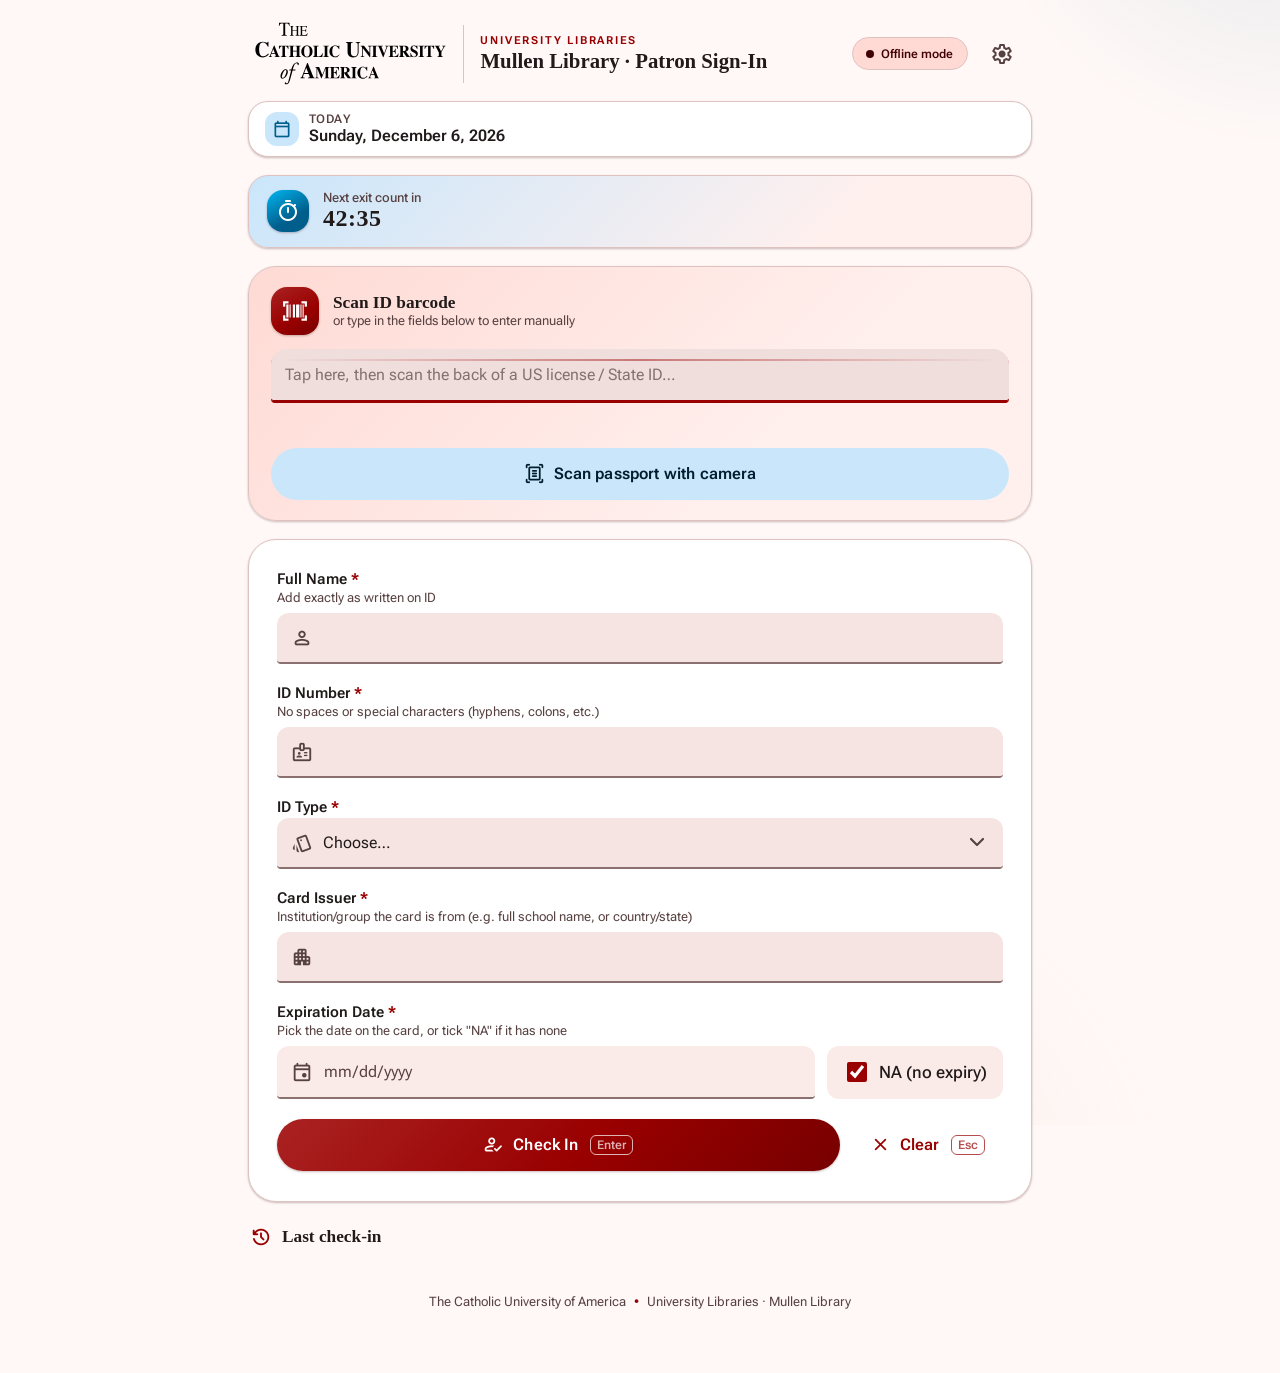
==== commit a38ee0c3: "Remove library-hours feature; keep today's date Drop the today's-hours scrape end to end (the `hours" ====
--- a/index.html
+++ b/index.html
@@ -50,14 +50,6 @@
             <span id="todayDate" class="today__value">—</span>
           </div>
         </div>
-        <span class="today__sep" aria-hidden="true"></span>
-        <div class="today__item">
-          <span class="today__icon msym" aria-hidden="true">schedule</span>
-          <div class="today__copy">
-            <span class="today__label">Library hours</span>
-            <span id="todayHours" class="today__value">Checking…</span>
-          </div>
-        </div>
       </section>
 
       <section id="exitPanel" class="exit reveal" style="--d:1" aria-live="polite">
--- a/styles.css
+++ b/styles.css
@@ -350,7 +350,7 @@
 .scanmsg.info { color: var(--blue); }
 
 /* ============================================================
-   Today's date + library hours strip
+   Today's date strip
    ============================================================ */
 .today {
   display: flex;
@@ -380,13 +380,6 @@
 .today__value {
   font-weight: 600; font-size: 0.98rem; color: var(--on-surface);
   white-space: nowrap; overflow: hidden; text-overflow: ellipsis;
-}
-.today__sep { flex: none; width: 1px; align-self: stretch; margin: 4px 0; background: var(--outline-variant); }
-.today__value.is-closed { color: var(--error); }
-.today__value.is-open { color: var(--ok); }
-@media (max-width: 520px) {
-  .today { flex-direction: column; align-items: stretch; gap: 10px; }
-  .today__sep { width: auto; height: 1px; margin: 0; }
 }
 
 /* ============================================================
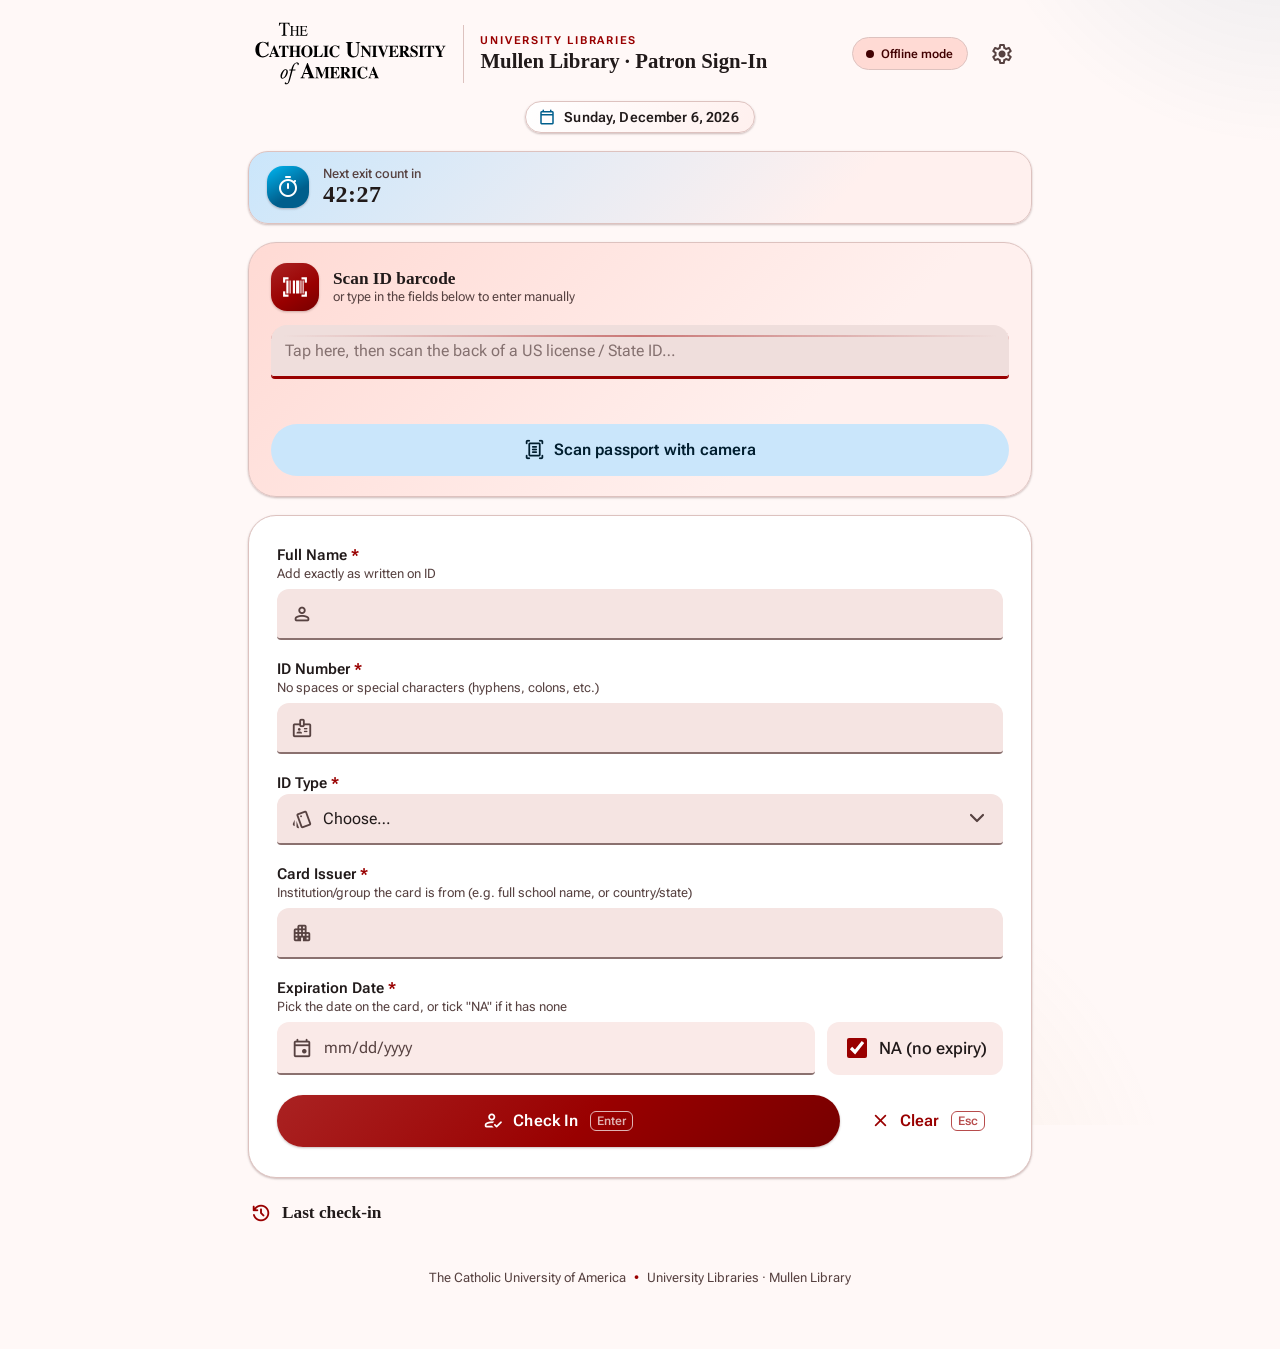
==== commit e5cca594: "Slim the date display into a compact animated pill Collapse the full-width date card into a centered" ====
--- a/index.html
+++ b/index.html
@@ -42,14 +42,9 @@
     </header>
 
     <main class="app">
-      <section id="todayBar" class="today reveal" style="--d:0">
-        <div class="today__item">
-          <span class="today__icon msym" aria-hidden="true">calendar_today</span>
-          <div class="today__copy">
-            <span class="today__label">Today</span>
-            <span id="todayDate" class="today__value">—</span>
-          </div>
-        </div>
+      <section id="todayBar" class="today reveal" style="--d:0" aria-label="Today's date">
+        <span class="today__icon msym" aria-hidden="true">calendar_today</span>
+        <span id="todayDate" class="today__value">—</span>
       </section>
 
       <section id="exitPanel" class="exit reveal" style="--d:1" aria-live="polite">
--- a/styles.css
+++ b/styles.css
@@ -350,36 +350,41 @@
 .scanmsg.info { color: var(--blue); }
 
 /* ============================================================
-   Today's date strip
+   Today's date — a slim, centered pill
    ============================================================ */
 .today {
-  display: flex;
+  align-self: center;
+  display: inline-flex;
   align-items: center;
   gap: 8px;
-  background: var(--surface-container-lowest);
+  padding: 6px 15px 6px 12px;
+  border-radius: var(--r-full);
+  background: linear-gradient(120deg, var(--surface-container-lowest), var(--surface-container-low));
   border: 1px solid var(--outline-variant);
-  border-radius: var(--r-lg);
-  padding: 10px 16px;
   box-shadow: var(--elev-1);
-}
-.today__item { display: flex; align-items: center; gap: 10px; min-width: 0; flex: 1 1 0; }
-.today__icon {
-  flex: none;
-  width: 34px; height: 34px;
-  border-radius: var(--r-sm);
-  display: grid; place-items: center;
-  font-size: 20px;
-  color: var(--secondary);
-  background: var(--secondary-container);
-}
-.today__copy { display: flex; flex-direction: column; line-height: 1.15; min-width: 0; }
-.today__label {
-  font-size: 0.72rem; font-weight: 600; letter-spacing: 0.04em;
-  text-transform: uppercase; color: var(--on-surface-variant);
-}
+  position: relative;
+  overflow: hidden;
+}
+.today__icon { font-size: 18px; color: var(--secondary); }
 .today__value {
-  font-weight: 600; font-size: 0.98rem; color: var(--on-surface);
-  white-space: nowrap; overflow: hidden; text-overflow: ellipsis;
+  font-weight: 600; font-size: 0.9rem; letter-spacing: 0.01em;
+  color: var(--on-surface); white-space: nowrap;
+}
+/* an occasional light sheen sweeps across for a subtle, living feel */
+.today::after {
+  content: "";
+  position: absolute; inset: 0;
+  background: linear-gradient(115deg, transparent 32%, rgba(255, 255, 255, 0.5) 50%, transparent 68%);
+  transform: translateX(-120%);
+  animation: today-sheen 7s ease-in-out infinite;
+  pointer-events: none;
+}
+@keyframes today-sheen {
+  0%, 84% { transform: translateX(-120%); }
+  100%    { transform: translateX(120%); }
+}
+@media (prefers-reduced-motion: reduce) {
+  .today::after { display: none; }
 }
 
 /* ============================================================
